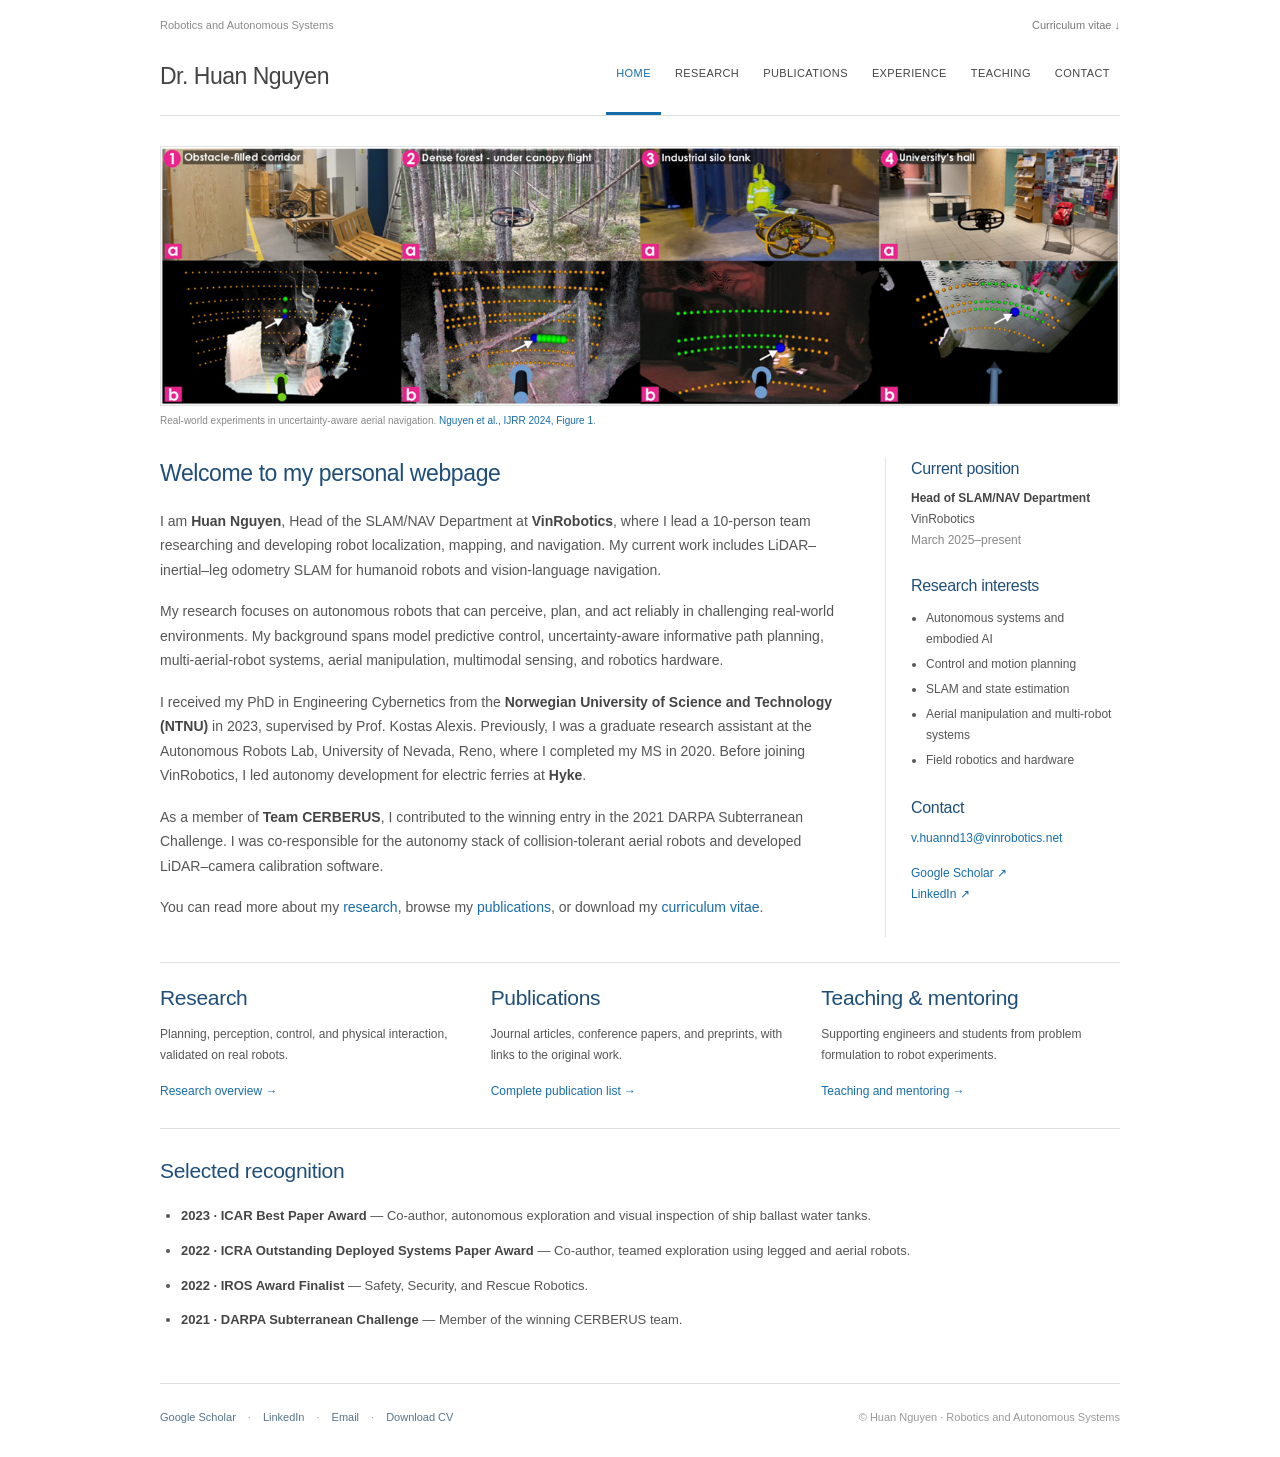
==== index.html @ 54a2c850 "initial commit" ====
<!doctype html><html lang="en"><head><meta charset="utf-8"><meta name="viewport" content="width=device-width,initial-scale=1"><meta name="description" content="Huan Nguyen — robotics researcher. Research in planning, control, perception, aerial manipulation, and field robotics."><title>Home | Dr. Huan Nguyen</title><link rel="stylesheet" href="style.css"></head><body><a class="skip" href="#content">Skip to content</a><div class="site"><div class="topline"><span>Robotics and Autonomous Systems</span><a href="Huan_Nguyen_CV.docx" download>Curriculum vitae ↓</a></div><header><a class="name" href="index.html">Dr. Huan Nguyen</a><nav aria-label="Main navigation"><a href="index.html" class="active" aria-current="page">Home</a><a href="research.html">Research</a><a href="publications.html">Publications</a><a href="experience.html">Experience</a><a href="teaching.html">Teaching</a><a href="contact.html">Contact</a></nav></header><main id="content"><figure class="research-banner"><img src="assets/navigation-overview.jpeg" width="1305" height="352" alt="Aerial robot experiments in a corridor, forest, industrial silo, and university hall, with corresponding navigation predictions"><figcaption>Real-world experiments in uncertainty-aware aerial navigation. <a href="publications.html#pub-J1">Nguyen et al., IJRR 2024, Figure 1</a>.</figcaption></figure><div class="home-layout"><article><h1>Welcome to my personal webpage</h1><p>I am <strong>Huan Nguyen</strong>, Head of the SLAM/NAV Department at <strong>VinRobotics</strong>, where I lead a 10-person team researching and developing robot localization, mapping, and navigation. My current work includes LiDAR–inertial–leg odometry SLAM for humanoid robots and vision-language navigation.</p><p>My research focuses on autonomous robots that can perceive, plan, and act reliably in challenging real-world environments. My background spans model predictive control, uncertainty-aware informative path planning, multi-aerial-robot systems, aerial manipulation, multimodal sensing, and robotics hardware.</p><p>I received my PhD in Engineering Cybernetics from the <strong>Norwegian University of Science and Technology (NTNU)</strong> in 2023, supervised by Prof. Kostas Alexis. Previously, I was a graduate research assistant at the Autonomous Robots Lab, University of Nevada, Reno, where I completed my MS in 2020. Before joining VinRobotics, I led autonomy development for electric ferries at <strong>Hyke</strong>.</p><p>As a member of <strong>Team CERBERUS</strong>, I contributed to the winning entry in the 2021 DARPA Subterranean Challenge. I was co-responsible for the autonomy stack of collision-tolerant aerial robots and developed LiDAR–camera calibration software.</p><p>You can read more about my <a href="research.html">research</a>, browse my <a href="publications.html">publications</a>, or download my <a href="Huan_Nguyen_CV.docx" download>curriculum vitae</a>.</p></article><aside><h2>Current position</h2><p><strong>Head of SLAM/NAV Department</strong><br>VinRobotics<br><span class="muted">March 2025–present</span></p><h2>Research interests</h2><ul class="interests"><li>Autonomous systems and embodied AI</li><li>Control and motion planning</li><li>SLAM and state estimation</li><li>Aerial manipulation and multi-robot systems</li><li>Field robotics and hardware</li></ul><h2>Contact</h2><p><a class="email" href="mailto:v.huannd13@vinrobotics.net">v.huannd13@vinrobotics.net</a></p><p><a href="https://scholar.google.com/citations?user=hG-4CgwAAAAJ&amp;hl=en" target="_blank" rel="noopener">Google Scholar ↗</a><br><a href="https://www.linkedin.com/in/ndhuan" target="_blank" rel="noopener">LinkedIn ↗</a></p></aside></div><div class="overview"><article><h2>Research</h2><p>Planning, perception, control, and physical interaction, validated on real robots.</p><a href="research.html">Research overview →</a></article><article><h2>Publications</h2><p>Journal articles, conference papers, and preprints, with links to the original work.</p><a href="publications.html">Complete publication list →</a></article><article><h2>Teaching & mentoring</h2><p>Supporting engineers and students from problem formulation to robot experiments.</p><a href="teaching.html">Teaching and mentoring →</a></article></div><section><h2>Selected recognition</h2><ul class="recognition"><li><strong>2023 · ICAR Best Paper Award</strong> — Co-author, autonomous exploration and visual inspection of ship ballast water tanks.</li><li><strong>2022 · ICRA Outstanding Deployed Systems Paper Award</strong> — Co-author, teamed exploration using legged and aerial robots.</li><li><strong>2022 · IROS Award Finalist</strong> — Safety, Security, and Rescue Robotics.</li><li><strong>2021 · DARPA Subterranean Challenge</strong> — Member of the winning CERBERUS team.</li></ul></section></main><footer><div><a href="https://scholar.google.com/citations?user=hG-4CgwAAAAJ&amp;hl=en" target="_blank" rel="noopener">Google Scholar</a><span>·</span><a href="https://www.linkedin.com/in/ndhuan" target="_blank" rel="noopener">LinkedIn</a><span>·</span><a href="mailto:v.huannd13@vinrobotics.net">Email</a><span>·</span><a href="Huan_Nguyen_CV.docx" download>Download CV</a></div><p>© Huan Nguyen · Robotics and Autonomous Systems</p></footer></div><script src="app.js"></script></body></html>
---- style.css ----
*{box-sizing:border-box}html{scroll-behavior:smooth;scroll-padding-top:20px}body{margin:0;background:#fff;color:#555;font:14px/1.75 'Segoe UI','Helvetica Neue',Arial,sans-serif}a{color:#176cac;text-decoration:none}a:hover{color:#114875;text-decoration:underline}a,button,input{outline-offset:4px}.site{max-width:1020px;padding:0 30px;margin:auto}.topline{display:flex;justify-content:space-between;padding:16px 0 12px;font-size:11px;color:#8a8a8a}.topline a{color:#777}header{display:flex;align-items:center;justify-content:space-between;gap:20px;border-bottom:1px solid #dedede;margin-bottom:30px}.name{color:#444;font-size:23px;font-weight:400;letter-spacing:-.5px;white-space:nowrap;padding:9px 0 18px}nav{display:flex;gap:4px;align-self:stretch}nav a{font-size:11px;text-transform:uppercase;letter-spacing:.4px;color:#444;padding:17px 10px 15px;border-bottom:3px solid transparent}nav a.active{color:#176cac;border-color:#176cac}nav a:hover{background:#f5f5f5;text-decoration:none}main{min-height:530px}h1,h2,h3{font-weight:400;line-height:1.35;color:#1f4e79}h1{font-size:25px;margin:0 0 20px;letter-spacing:-.4px}h2{font-size:21px;margin:28px 0 14px;letter-spacing:-.3px}h3{font-size:16px;margin:18px 0 8px}p{margin:0 0 17px}strong{font-weight:600;color:#454545}.lead{font-size:15px;max-width:820px}ul{padding-left:21px;margin:0 0 20px}li{padding:3px 0}figure{margin:0}.research-banner{margin:0 0 30px}.research-banner img{display:block;width:100%;height:auto;border:1px solid #e3e3e3}.research-banner figcaption{font-size:10px;color:#888;margin-top:7px;line-height:1.5}.home-layout{display:grid;grid-template-columns:minmax(0,1fr) 235px;gap:38px}.home-layout article p{text-align:left}.home-layout h1{font-size:23px}.home-layout aside{border-left:1px solid #e4e4e4;padding-left:25px;font-size:12px}.home-layout aside h2{font-size:16px;margin:0 0 9px}.home-layout aside h2:not(:first-child){margin-top:24px}.home-layout aside p{margin-bottom:14px}.home-layout aside ul{padding-left:15px}.home-layout aside li{padding:2px 0}.muted{color:#888}.email{overflow-wrap:anywhere}.overview{border-top:1px solid #ddd;border-bottom:1px solid #ddd;display:grid;grid-template-columns:repeat(3,1fr);gap:32px;padding:21px 0 25px;margin:25px 0}.overview h2{margin:0 0 12px;font-size:21px}.overview p{font-size:12px;margin-bottom:12px}.overview a{font-size:12px}.recognition{font-size:13px}.recognition li{padding:6px 0}.research-topic{padding:0 0 18px;border-bottom:1px solid #ddd}.research-topic h2{font-size:22px}.research-topic p{max-width:890px}.appointment{font-weight:600;font-size:16px;margin-top:24px}.dates{font-size:12px;color:#888;margin-bottom:8px}.detail{margin-bottom:7px}.section-rule{border-top:1px solid #ddd;padding-top:22px;margin-top:32px}.education-entry{margin-bottom:22px}.education-entry h3{font-size:16px;margin-bottom:6px}.education-entry p{font-size:13px}.pub-tools{display:flex;gap:15px;justify-content:space-between;align-items:center;margin:24px 0 10px;border-top:1px solid #ddd;border-bottom:1px solid #ddd;padding:12px 0}.filters{display:flex;gap:4px}.filters button{font:12px 'Segoe UI',Arial,sans-serif;cursor:pointer;border:0;background:transparent;color:#666;padding:8px 10px}.filters button.active{color:#176cac;background:#edf3f7}.pub-tools input{padding:8px 10px;border:1px solid #d6d6d6;font:12px 'Segoe UI',Arial,sans-serif;width:210px}#count{font-size:11px}#empty{padding:20px 0}.reset{border:0;background:transparent;color:#176cac;cursor:pointer;font:inherit}.pub-group>h2{font-size:21px;border-bottom:1px solid #ddd;padding-bottom:10px;margin:26px 0 6px}.publication{display:grid;grid-template-columns:36px 1fr;gap:10px;padding:16px 0;border-bottom:1px solid #eee;scroll-margin-top:20px}.pub-id{color:#888;font-size:11px;padding-top:2px}.pub-title{font-size:14px;line-height:1.6}.authors{font-size:12px;margin:4px 0;color:#777;line-height:1.6}.venue{font-size:12px;margin:3px 0 0;color:#777;font-style:italic}.publication:target{background:#f2f6f9;box-shadow:-8px 0 #f2f6f9,8px 0 #f2f6f9}.publication[hidden],.pub-group[hidden]{display:none}dl{display:grid;grid-template-columns:75px 1fr;gap:15px;margin:25px 0}dt{color:#888;font-size:12px}dd{margin:0;overflow-wrap:anywhere}.contact-layout{max-width:660px}footer{border-top:1px solid #ddd;margin-top:45px;padding:24px 0 30px;font-size:11px;color:#999;display:flex;justify-content:space-between;gap:20px}footer div{display:flex;gap:12px;flex-wrap:wrap}footer p{margin:0}footer a{color:#57748a}.skip{position:absolute;top:-50px;background:#fff;padding:8px;z-index:2}.skip:focus{top:0}.sr{position:absolute;width:1px;height:1px;overflow:hidden;clip:rect(0,0,0,0)}@media(max-width:800px){.site{padding:0 25px}header{display:block}.name{display:block;padding:4px 0 9px;font-size:26px}nav{gap:7px}nav a{padding:10px 8px 12px;font-size:11px}.home-layout{grid-template-columns:1fr 200px;gap:25px}.home-layout aside{padding-left:20px}.pub-tools{flex-wrap:wrap}footer{display:block}footer p{margin-top:12px}}@media(max-width:560px){.site{padding:0 19px}.topline{font-size:10px;gap:12px}.name{font-size:25px}nav{display:flex;flex-wrap:wrap;gap:0;justify-content:space-between}nav a{font-size:10px;padding:10px 5px 11px;letter-spacing:0}header{margin-bottom:22px}.home-layout{display:block}.home-layout aside{border-left:0;border-top:1px solid #ddd;margin-top:25px;padding:20px 0;display:grid;grid-template-columns:1fr;gap:0}.home-layout aside ul{columns:2;column-gap:25px}.overview{grid-template-columns:1fr;gap:20px}.overview article+article{border-top:1px solid #eee;padding-top:20px}h1{font-size:24px}.research-banner{margin-bottom:23px}.research-banner figcaption{font-size:9px}.filters{flex-wrap:wrap;gap:1px}.filters button{font-size:11px;padding:7px}.pub-tools{gap:8px}.pub-tools label,.pub-tools input{width:100%}.publication{grid-template-columns:28px 1fr;gap:7px}.pub-title{font-size:14px}.authors,.venue{font-size:11px}dl{grid-template-columns:58px 1fr;gap:15px 8px}footer{margin-top:30px}.recognition{font-size:12px}}@media(prefers-reduced-motion:reduce){html{scroll-behavior:auto}}
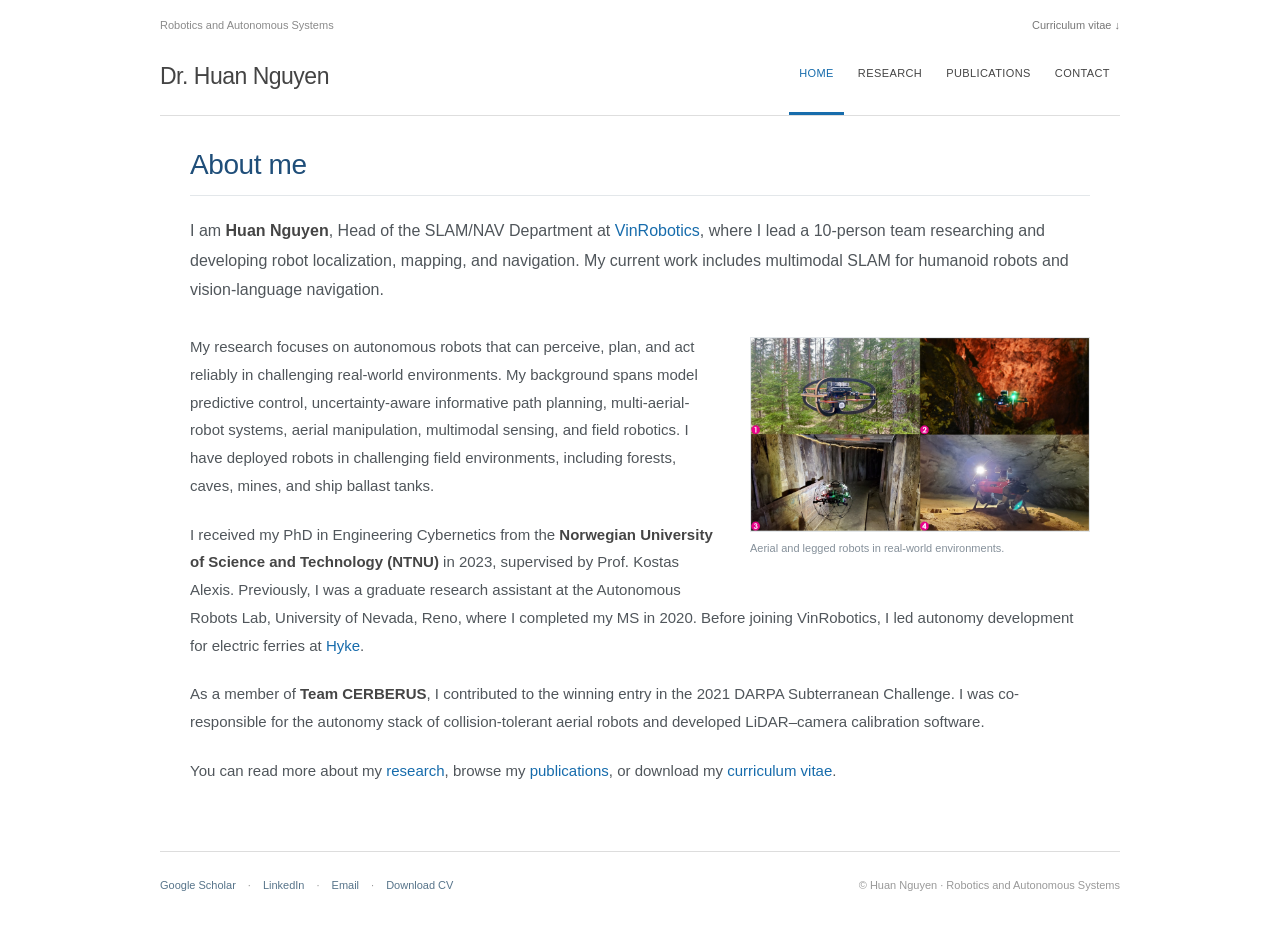
==== commit 329fb0c0: "update CV 2026" ====
--- a/index.html
+++ b/index.html
@@ -1 +1 @@
-<!doctype html><html lang="en"><head><meta charset="utf-8"><meta name="viewport" content="width=device-width,initial-scale=1"><meta name="description" content="Huan Nguyen — robotics researcher. Research in planning, control, perception, aerial manipulation, and field robotics."><title>Home | Dr. Huan Nguyen</title><link rel="stylesheet" href="style.css"></head><body><a class="skip" href="#content">Skip to content</a><div class="site"><div class="topline"><span>Robotics and Autonomous Systems</span><a href="Huan_Nguyen_CV.docx" download>Curriculum vitae ↓</a></div><header><a class="name" href="index.html">Dr. Huan Nguyen</a><nav aria-label="Main navigation"><a href="index.html" class="active" aria-current="page">Home</a><a href="research.html">Research</a><a href="publications.html">Publications</a><a href="experience.html">Experience</a><a href="teaching.html">Teaching</a><a href="contact.html">Contact</a></nav></header><main id="content"><figure class="research-banner"><img src="assets/navigation-overview.jpeg" width="1305" height="352" alt="Aerial robot experiments in a corridor, forest, industrial silo, and university hall, with corresponding navigation predictions"><figcaption>Real-world experiments in uncertainty-aware aerial navigation. <a href="publications.html#pub-J1">Nguyen et al., IJRR 2024, Figure 1</a>.</figcaption></figure><div class="home-layout"><article><h1>Welcome to my personal webpage</h1><p>I am <strong>Huan Nguyen</strong>, Head of the SLAM/NAV Department at <strong>VinRobotics</strong>, where I lead a 10-person team researching and developing robot localization, mapping, and navigation. My current work includes LiDAR–inertial–leg odometry SLAM for humanoid robots and vision-language navigation.</p><p>My research focuses on autonomous robots that can perceive, plan, and act reliably in challenging real-world environments. My background spans model predictive control, uncertainty-aware informative path planning, multi-aerial-robot systems, aerial manipulation, multimodal sensing, and robotics hardware.</p><p>I received my PhD in Engineering Cybernetics from the <strong>Norwegian University of Science and Technology (NTNU)</strong> in 2023, supervised by Prof. Kostas Alexis. Previously, I was a graduate research assistant at the Autonomous Robots Lab, University of Nevada, Reno, where I completed my MS in 2020. Before joining VinRobotics, I led autonomy development for electric ferries at <strong>Hyke</strong>.</p><p>As a member of <strong>Team CERBERUS</strong>, I contributed to the winning entry in the 2021 DARPA Subterranean Challenge. I was co-responsible for the autonomy stack of collision-tolerant aerial robots and developed LiDAR–camera calibration software.</p><p>You can read more about my <a href="research.html">research</a>, browse my <a href="publications.html">publications</a>, or download my <a href="Huan_Nguyen_CV.docx" download>curriculum vitae</a>.</p></article><aside><h2>Current position</h2><p><strong>Head of SLAM/NAV Department</strong><br>VinRobotics<br><span class="muted">March 2025–present</span></p><h2>Research interests</h2><ul class="interests"><li>Autonomous systems and embodied AI</li><li>Control and motion planning</li><li>SLAM and state estimation</li><li>Aerial manipulation and multi-robot systems</li><li>Field robotics and hardware</li></ul><h2>Contact</h2><p><a class="email" href="mailto:v.huannd13@vinrobotics.net">v.huannd13@vinrobotics.net</a></p><p><a href="https://scholar.google.com/citations?user=hG-4CgwAAAAJ&amp;hl=en" target="_blank" rel="noopener">Google Scholar ↗</a><br><a href="https://www.linkedin.com/in/ndhuan" target="_blank" rel="noopener">LinkedIn ↗</a></p></aside></div><div class="overview"><article><h2>Research</h2><p>Planning, perception, control, and physical interaction, validated on real robots.</p><a href="research.html">Research overview →</a></article><article><h2>Publications</h2><p>Journal articles, conference papers, and preprints, with links to the original work.</p><a href="publications.html">Complete publication list →</a></article><article><h2>Teaching & mentoring</h2><p>Supporting engineers and students from problem formulation to robot experiments.</p><a href="teaching.html">Teaching and mentoring →</a></article></div><section><h2>Selected recognition</h2><ul class="recognition"><li><strong>2023 · ICAR Best Paper Award</strong> — Co-author, autonomous exploration and visual inspection of ship ballast water tanks.</li><li><strong>2022 · ICRA Outstanding Deployed Systems Paper Award</strong> — Co-author, teamed exploration using legged and aerial robots.</li><li><strong>2022 · IROS Award Finalist</strong> — Safety, Security, and Rescue Robotics.</li><li><strong>2021 · DARPA Subterranean Challenge</strong> — Member of the winning CERBERUS team.</li></ul></section></main><footer><div><a href="https://scholar.google.com/citations?user=hG-4CgwAAAAJ&amp;hl=en" target="_blank" rel="noopener">Google Scholar</a><span>·</span><a href="https://www.linkedin.com/in/ndhuan" target="_blank" rel="noopener">LinkedIn</a><span>·</span><a href="mailto:v.huannd13@vinrobotics.net">Email</a><span>·</span><a href="Huan_Nguyen_CV.docx" download>Download CV</a></div><p>© Huan Nguyen · Robotics and Autonomous Systems</p></footer></div><script src="app.js"></script></body></html>+<!doctype html><html lang="en"><head><meta charset="utf-8"><meta name="viewport" content="width=device-width,initial-scale=1"><meta name="description" content="Huan Nguyen — robotics researcher. Research in planning, control, perception, aerial manipulation, and field robotics."><title>Home | Dr. Huan Nguyen</title><link rel="stylesheet" href="style.css"></head><body><a class="skip" href="#content">Skip to content</a><div class="site"><div class="topline"><span>Robotics and Autonomous Systems</span><a href="HuanNguyen_CV.pdf" download>Curriculum vitae ↓</a></div><header><a class="name" href="index.html">Dr. Huan Nguyen</a><nav aria-label="Main navigation"><a href="index.html" class="active" aria-current="page">Home</a><a href="research.html">Research</a><a href="publications.html">Publications</a><a href="contact.html">Contact</a></nav></header><main id="content"><div class="home-biography"><article class="biography-text"><h1>About me</h1><p class="biography-intro">I am <strong>Huan Nguyen</strong>, Head of the SLAM/NAV Department at <a href="https://vinrobotics.net/product" target="_blank" rel="noopener">VinRobotics</a>, where I lead a 10-person team researching and developing robot localization, mapping, and navigation. My current work includes multimodal SLAM for humanoid robots and vision-language navigation.</p><figure class="home-research-image"><img src="assets/robot-intro.jpg" width="1987" height="1137" alt="Field robotics experiments: aerial robots in a forest and underground environments, and a quadruped robot in a tunnel"><figcaption>Aerial and legged robots in real-world environments.</figcaption></figure><p>My research focuses on autonomous robots that can perceive, plan, and act reliably in challenging real-world environments. My background spans model predictive control, uncertainty-aware informative path planning, multi-aerial-robot systems, aerial manipulation, multimodal sensing, and field robotics. I have deployed robots in challenging field environments, including forests, caves, mines, and ship ballast tanks.</p><p>I received my PhD in Engineering Cybernetics from the <strong>Norwegian University of Science and Technology (NTNU)</strong> in 2023, supervised by Prof. Kostas Alexis. Previously, I was a graduate research assistant at the Autonomous Robots Lab, University of Nevada, Reno, where I completed my MS in 2020. Before joining VinRobotics, I led autonomy development for electric ferries at <a href="https://hykeelectricferries.com/our-electric-ferry-shuttle/" target="_blank" rel="noopener">Hyke</a>.</p><p>As a member of <strong>Team CERBERUS</strong>, I contributed to the winning entry in the 2021 DARPA Subterranean Challenge. I was co-responsible for the autonomy stack of collision-tolerant aerial robots and developed LiDAR–camera calibration software.</p><p>You can read more about my <a href="research.html">research</a>, browse my <a href="publications.html">publications</a>, or download my <a href="HuanNguyen_CV.pdf" download>curriculum vitae</a>.</p></article></div></main><footer><div><a href="https://scholar.google.com/citations?user=hG-4CgwAAAAJ&amp;hl=en" target="_blank" rel="noopener">Google Scholar</a><span>·</span><a href="https://www.linkedin.com/in/ndhuan" target="_blank" rel="noopener">LinkedIn</a><span>·</span><a href="mailto:v.huannd13@vinrobotics.net">Email</a><span>·</span><a href="HuanNguyen_CV.pdf" download>Download CV</a></div><p>© Huan Nguyen · Robotics and Autonomous Systems</p></footer></div><script src="app.js"></script></body></html>
--- a/style.css
+++ b/style.css
@@ -1 +1,17 @@
 *{box-sizing:border-box}html{scroll-behavior:smooth;scroll-padding-top:20px}body{margin:0;background:#fff;color:#555;font:14px/1.75 'Segoe UI','Helvetica Neue',Arial,sans-serif}a{color:#176cac;text-decoration:none}a:hover{color:#114875;text-decoration:underline}a,button,input{outline-offset:4px}.site{max-width:1020px;padding:0 30px;margin:auto}.topline{display:flex;justify-content:space-between;padding:16px 0 12px;font-size:11px;color:#8a8a8a}.topline a{color:#777}header{display:flex;align-items:center;justify-content:space-between;gap:20px;border-bottom:1px solid #dedede;margin-bottom:30px}.name{color:#444;font-size:23px;font-weight:400;letter-spacing:-.5px;white-space:nowrap;padding:9px 0 18px}nav{display:flex;gap:4px;align-self:stretch}nav a{font-size:11px;text-transform:uppercase;letter-spacing:.4px;color:#444;padding:17px 10px 15px;border-bottom:3px solid transparent}nav a.active{color:#176cac;border-color:#176cac}nav a:hover{background:#f5f5f5;text-decoration:none}main{min-height:530px}h1,h2,h3{font-weight:400;line-height:1.35;color:#1f4e79}h1{font-size:25px;margin:0 0 20px;letter-spacing:-.4px}h2{font-size:21px;margin:28px 0 14px;letter-spacing:-.3px}h3{font-size:16px;margin:18px 0 8px}p{margin:0 0 17px}strong{font-weight:600;color:#454545}.lead{font-size:15px;max-width:820px}ul{padding-left:21px;margin:0 0 20px}li{padding:3px 0}figure{margin:0}.research-banner{margin:0 0 30px}.research-banner img{display:block;width:100%;height:auto;border:1px solid #e3e3e3}.research-banner figcaption{font-size:10px;color:#888;margin-top:7px;line-height:1.5}.home-layout{display:grid;grid-template-columns:minmax(0,1fr) 235px;gap:38px}.home-layout article p{text-align:left}.home-layout h1{font-size:23px}.home-layout aside{border-left:1px solid #e4e4e4;padding-left:25px;font-size:12px}.home-layout aside h2{font-size:16px;margin:0 0 9px}.home-layout aside h2:not(:first-child){margin-top:24px}.home-layout aside p{margin-bottom:14px}.home-layout aside ul{padding-left:15px}.home-layout aside li{padding:2px 0}.muted{color:#888}.email{overflow-wrap:anywhere}.overview{border-top:1px solid #ddd;border-bottom:1px solid #ddd;display:grid;grid-template-columns:repeat(3,1fr);gap:32px;padding:21px 0 25px;margin:25px 0}.overview h2{margin:0 0 12px;font-size:21px}.overview p{font-size:12px;margin-bottom:12px}.overview a{font-size:12px}.recognition{font-size:13px}.recognition li{padding:6px 0}.research-topic{padding:0 0 18px;border-bottom:1px solid #ddd}.research-topic h2{font-size:22px}.research-topic p{max-width:890px}.appointment{font-weight:600;font-size:16px;margin-top:24px}.dates{font-size:12px;color:#888;margin-bottom:8px}.detail{margin-bottom:7px}.section-rule{border-top:1px solid #ddd;padding-top:22px;margin-top:32px}.education-entry{margin-bottom:22px}.education-entry h3{font-size:16px;margin-bottom:6px}.education-entry p{font-size:13px}.pub-tools{display:flex;gap:15px;justify-content:space-between;align-items:center;margin:24px 0 10px;border-top:1px solid #ddd;border-bottom:1px solid #ddd;padding:12px 0}.filters{display:flex;gap:4px}.filters button{font:12px 'Segoe UI',Arial,sans-serif;cursor:pointer;border:0;background:transparent;color:#666;padding:8px 10px}.filters button.active{color:#176cac;background:#edf3f7}.pub-tools input{padding:8px 10px;border:1px solid #d6d6d6;font:12px 'Segoe UI',Arial,sans-serif;width:210px}#count{font-size:11px}#empty{padding:20px 0}.reset{border:0;background:transparent;color:#176cac;cursor:pointer;font:inherit}.pub-group>h2{font-size:21px;border-bottom:1px solid #ddd;padding-bottom:10px;margin:26px 0 6px}.publication{display:grid;grid-template-columns:36px 1fr;gap:10px;padding:16px 0;border-bottom:1px solid #eee;scroll-margin-top:20px}.pub-id{color:#888;font-size:11px;padding-top:2px}.pub-title{font-size:14px;line-height:1.6}.authors{font-size:12px;margin:4px 0;color:#777;line-height:1.6}.venue{font-size:12px;margin:3px 0 0;color:#777;font-style:italic}.publication:target{background:#f2f6f9;box-shadow:-8px 0 #f2f6f9,8px 0 #f2f6f9}.publication[hidden],.pub-group[hidden]{display:none}dl{display:grid;grid-template-columns:75px 1fr;gap:15px;margin:25px 0}dt{color:#888;font-size:12px}dd{margin:0;overflow-wrap:anywhere}.contact-layout{max-width:660px}footer{border-top:1px solid #ddd;margin-top:45px;padding:24px 0 30px;font-size:11px;color:#999;display:flex;justify-content:space-between;gap:20px}footer div{display:flex;gap:12px;flex-wrap:wrap}footer p{margin:0}footer a{color:#57748a}.skip{position:absolute;top:-50px;background:#fff;padding:8px;z-index:2}.skip:focus{top:0}.sr{position:absolute;width:1px;height:1px;overflow:hidden;clip:rect(0,0,0,0)}@media(max-width:800px){.site{padding:0 25px}header{display:block}.name{display:block;padding:4px 0 9px;font-size:26px}nav{gap:7px}nav a{padding:10px 8px 12px;font-size:11px}.home-layout{grid-template-columns:1fr 200px;gap:25px}.home-layout aside{padding-left:20px}.pub-tools{flex-wrap:wrap}footer{display:block}footer p{margin-top:12px}}@media(max-width:560px){.site{padding:0 19px}.topline{font-size:10px;gap:12px}.name{font-size:25px}nav{display:flex;flex-wrap:wrap;gap:0;justify-content:space-between}nav a{font-size:10px;padding:10px 5px 11px;letter-spacing:0}header{margin-bottom:22px}.home-layout{display:block}.home-layout aside{border-left:0;border-top:1px solid #ddd;margin-top:25px;padding:20px 0;display:grid;grid-template-columns:1fr;gap:0}.home-layout aside ul{columns:2;column-gap:25px}.overview{grid-template-columns:1fr;gap:20px}.overview article+article{border-top:1px solid #eee;padding-top:20px}h1{font-size:24px}.research-banner{margin-bottom:23px}.research-banner figcaption{font-size:9px}.filters{flex-wrap:wrap;gap:1px}.filters button{font-size:11px;padding:7px}.pub-tools{gap:8px}.pub-tools label,.pub-tools input{width:100%}.publication{grid-template-columns:28px 1fr;gap:7px}.pub-title{font-size:14px}.authors,.venue{font-size:11px}dl{grid-template-columns:58px 1fr;gap:15px 8px}footer{margin-top:30px}.recognition{font-size:12px}}@media(prefers-reduced-motion:reduce){html{scroll-behavior:auto}}
+
+/* A text-led academic homepage with a compact research photograph. */
+.home-biography{max-width:900px;margin:8px auto 0;display:flow-root}
+.biography-text{font-size:15px;line-height:1.85;color:#50565b;display:flow-root}
+.biography-text h1{font-size:28px;margin:0 0 20px;padding-bottom:12px;border-bottom:1px solid #e3e7ea}
+.biography-text p{margin-bottom:21px}
+.biography-text .biography-intro{font-size:16px;line-height:1.85;margin-bottom:28px}
+.home-research-image{float:right;width:38%;max-width:340px;margin:4px 0 20px 32px}
+.home-research-image img{display:block;width:100%;height:auto;border:1px solid #e3e7ea}
+.home-research-image figcaption{font-size:11px;line-height:1.5;color:#85909a;margin-top:8px}
+@media(max-width:650px){.biography-text{font-size:14px;line-height:1.8}.biography-text .biography-intro{font-size:15px}.biography-text h1{font-size:25px}.home-research-image{float:none;width:100%;max-width:320px;margin:0 auto 24px}}
+
+.research-vision{font-size:16px;line-height:1.85;max-width:900px;margin:0 0 32px;color:#50565b}
+.research-video{width:100%;max-width:560px;aspect-ratio:16/9;margin:20px 0 10px;background:#f1f3f5}
+.research-video iframe{display:block;width:100%;height:100%;border:0}
+@media(max-width:560px){.research-vision{font-size:15px}.research-video{margin-top:16px}}
